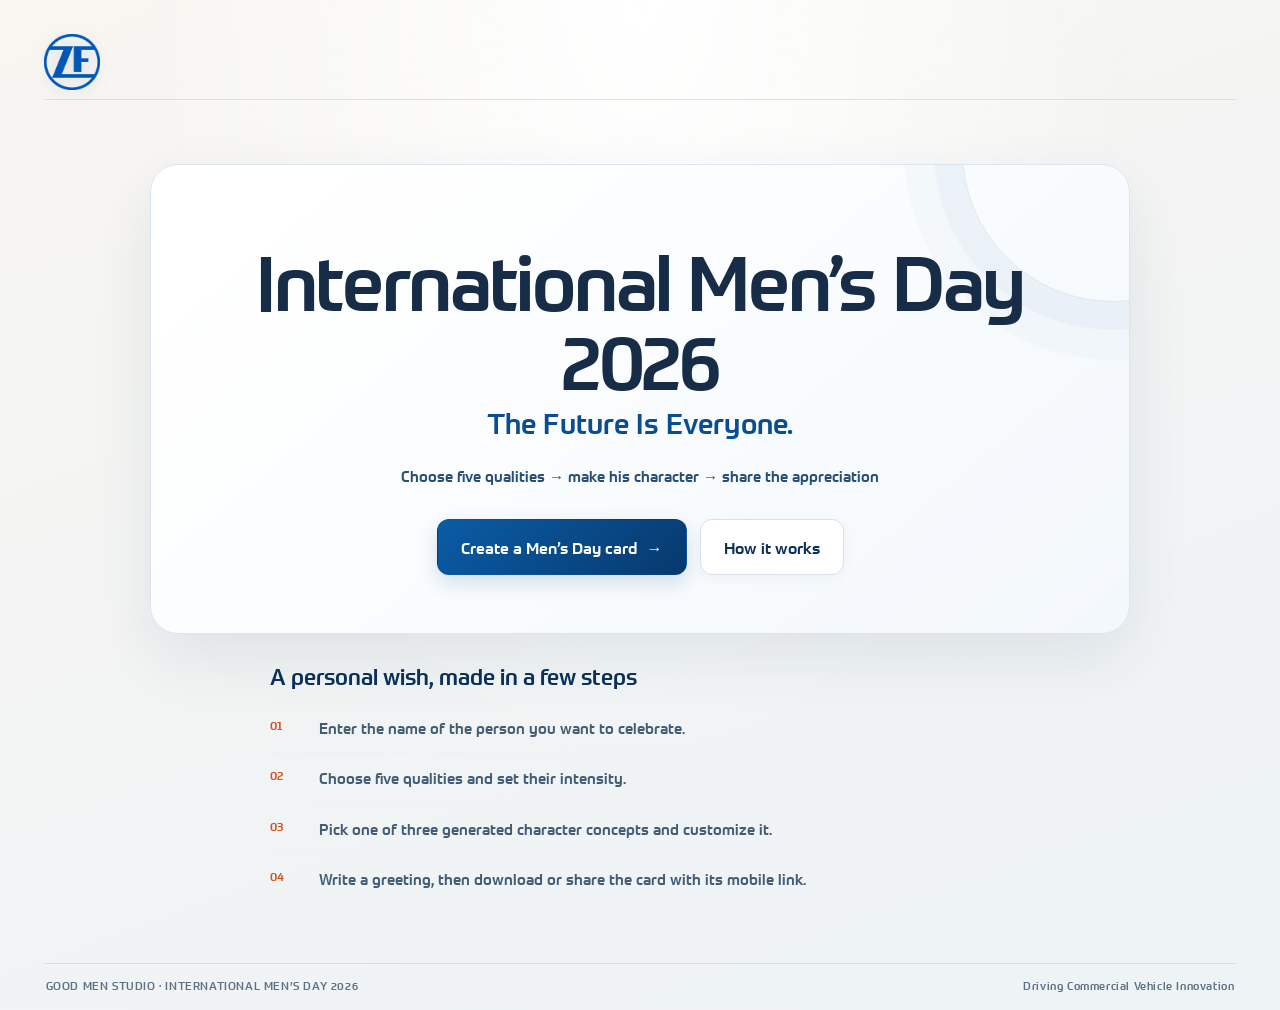
==== index.html @ 55bc9a8e "Add files via upload" ====
<!doctype html>
<html lang="en">
<head>
  <meta name="referrer" content="no-referrer">
  <meta http-equiv="Content-Security-Policy" content="default-src 'self'; script-src 'self'; style-src 'self' 'unsafe-inline'; img-src 'self' data: blob:; font-src 'self'; connect-src 'none'; object-src 'none'; base-uri 'self'; form-action 'none'; frame-src 'none'; worker-src 'self' blob:">
  <meta charset="utf-8">
  <meta name="viewport" content="width=device-width, initial-scale=1">
  <meta name="theme-color" content="#f4f1eb">
  <meta name="description" content="Create a personal International Men’s Day 2026 character card and share your appreciation.">
  <title>International Men’s Day 2026</title>
  <link rel="stylesheet" href="./src/brand-fonts.css">
  <style>
    :root{font-family:'ZF Prometo',Arial,sans-serif;font-weight:300;color:#172d47;background:#f4f1eb;font-synthesis:none;text-rendering:optimizeLegibility;--navy:#0b315a;--blue:#0a4d91;--muted:#62748a;--line:#e1ddd6;--cream:#f4f1eb}
    *{box-sizing:border-box}body{margin:0;min-height:100vh;background:radial-gradient(ellipse at 50% 0,#fff 0,transparent 54%),linear-gradient(160deg,#f8f6f1,#eef3f6 92%)}
    .shell{max-width:1180px;margin:0 auto;padding:24px 28px 18px}.top{height:66px;display:flex;align-items:center;justify-content:flex-start;border-bottom:1px solid var(--line)}
    .mark{width:56px;height:56px;object-fit:contain;filter:drop-shadow(0 4px 7px #0a4d9120)}
    main{padding:clamp(40px,7vw,86px) 0 44px}.hero{max-width:900px;margin:0 auto;text-align:center}.eyebrow{color:var(--blue);font-size:10px;font-weight:500;letter-spacing:1.5px;text-transform:uppercase}
    .hero h1{margin:17px 0 7px;color:#172d47;font-family:'ZF Prometo',Arial,sans-serif;font-size:clamp(38px,6.4vw,72px);font-weight:500;letter-spacing:-2.6px;line-height:1.03}.tagline{margin:0 0 22px;color:#0a4d91;font-size:clamp(17px,2.5vw,24px);font-weight:500;letter-spacing:.15px}
    .hero-copy{max-width:700px;margin:0 auto;color:#405b75;font-size:15px;font-weight:500;line-height:1.65}.steps-inline{margin:13px auto 0;color:#274f74;font-size:12px;font-weight:500;line-height:1.6}
    .hero-actions{display:flex;justify-content:center;flex-wrap:wrap;gap:11px;margin-top:27px}.cta{display:inline-flex;min-height:48px;align-items:center;justify-content:center;gap:10px;padding:13px 20px;border:1px solid transparent;border-radius:10px;background:linear-gradient(135deg,#0b5ca6,#07396d);box-shadow:0 8px 20px #0a4d9129;color:#fff;text-decoration:none;font-size:13px;font-weight:500;transition:transform .15s,box-shadow .15s}.cta:hover{transform:translateY(-1px);box-shadow:0 11px 25px #0a4d9138}.cta.secondary{border-color:#d8e1e9;background:#fff;color:var(--navy);box-shadow:0 4px 12px #102b4a0b}.cta.secondary:hover{background:#f8fbff}
    .content-grid{display:grid;grid-template-columns:minmax(0,1fr);gap:18px;max-width:740px;margin:36px auto 0}.journey,.journey h2{margin:0 0 12px;color:var(--navy);font-size:17px;font-weight:500}.journey ol{list-style:none;counter-reset:step;padding:0;margin:0}.journey li{counter-increment:step;display:grid;grid-template-columns:29px 1fr;align-items:start;gap:9px;padding:10px 0;border-top:1px solid #eef0f1;color:#53677e;font-size:11px;line-height:1.5}.journey li:before{content:counter(step,decimal-leading-zero);padding-top:1px;color:#d84f1d;font-size:9px;font-weight:500}
    
    .footer{display:flex;justify-content:space-between;gap:14px;padding:15px 2px 0;border-top:1px solid var(--line);color:#8390a0;font-size:8px;font-weight:500;letter-spacing:.8px}.footer span:last-child{text-align:right}
    @media(max-width:680px){.shell{padding:12px 16px 16px}.top{height:57px}.mark{width:47px;height:47px}main{padding:48px 0 32px}.hero h1{letter-spacing:-1.5px}.hero-copy{font-size:13px}.steps-inline{font-size:11px}.hero-actions{margin-top:22px}.cta{width:100%;max-width:360px}.content-grid{grid-template-columns:1fr;gap:12px;margin-top:38px}.journey,.footer{font-size:7px;letter-spacing:.4px}}
    @media(prefers-reduced-motion:reduce){*,*:before,*:after{scroll-behavior:auto!important;transition:none!important}}
    /* Legibility and energy pass */
    .shell{max-width:1280px;padding-inline:clamp(16px,3.4vw,48px)}
    .top{height:76px;border-bottom-color:#d5e1ec}
    main{padding:clamp(35px,5vw,64px) 0 48px}
    .hero{position:relative;isolation:isolate;max-width:980px;padding:clamp(28px,5vw,58px);border:1px solid #d9e6f0;border-radius:28px;background:linear-gradient(140deg,#fff 12%,#f3f8fc 100%);box-shadow:0 24px 64px rgba(17,56,91,.09);overflow:hidden}
    .hero:after{content:"";position:absolute;z-index:-1;width:300px;height:300px;right:-135px;top:-165px;border:1px solid #0a4d911c;border-radius:50%;box-shadow:0 0 0 28px #0a4d9108,0 0 0 58px #0a4d9106}
    .eyebrow{font-size:13px;letter-spacing:1.4px}
    .hero h1{font-size:clamp(42px,6.3vw,76px);letter-spacing:-2.2px;line-height:1.04}
    .tagline{font-size:clamp(20px,2.6vw,28px);color:#0a4d91;margin-bottom:24px}
    .hero-copy{max-width:760px;font-size:18px;line-height:1.65;color:#405b75}
    .steps-inline{font-size:15px;color:#274f74;margin-top:17px}
    .hero-actions{gap:13px;margin-top:31px}
    .cta{min-height:56px;padding:15px 23px;border-radius:12px;font-size:16px}
    .content-grid{gap:20px;max-width:740px;margin-top:28px}
    .journey,
    .journey h2{font-size:22px}
    .journey li{grid-template-columns:38px 1fr;gap:11px;padding:13px 0;font-size:15px;line-height:1.55;color:#435d75}
    .journey li:before{font-size:12px}
    
    
    
    
    
    .footer{font-size:11px;letter-spacing:.6px;color:#5e7285}
    @media(max-width:680px){.top{height:64px}.brand strong{font-size:17px}.brand small{font-size:9px}.hero{padding:28px 20px;border-radius:20px}.hero h1{font-size:clamp(37px,10vw,50px);letter-spacing:-1.4px}.hero-copy{font-size:16px}.steps-inline{font-size:13px;line-height:1.7}.cta{min-height:54px;font-size:15px}.content-grid{margin-top:18px}.journey,.journey h2{font-size:19px}.journey li{font-size:14px}.footer{font-size:9px;line-height:1.5}}
  </style>
</head>
<body>
  <div class="shell">
    <header class="top">
      <img class="mark" src="./assets/brand/zf-logo-blue.png" alt="ZF logo">
    </header>
    <main>
      <section class="hero" aria-labelledby="event-title">
        <h1 id="event-title">International Men’s Day 2026</h1>
        <p class="tagline">The Future Is Everyone.</p>
        <p class="steps-inline">Choose five qualities <span aria-hidden="true">→</span> make his character <span aria-hidden="true">→</span> share the appreciation</p>
        <div class="hero-actions">
          <a class="cta" href="./block-figure.html">Create a Men’s Day card <span aria-hidden="true">→</span></a>
          <a class="cta secondary" href="#how-it-works">How it works</a>
        </div>
      </section>
      <section class="content-grid" id="how-it-works" aria-label="How to create and share a card">
        <div class="journey">
          <h2>A personal wish, made in a few steps</h2>
          <ol>
            <li>Enter the name of the person you want to celebrate.</li>
            <li>Choose five qualities and set their intensity.</li>
            <li>Pick one of three generated character concepts and customize it.</li>
            <li>Write a greeting, then download or share the card with its mobile link.</li>
          </ol>
        </div>
      </section>
    </main>
    <footer class="footer"><span>GOOD MEN STUDIO · INTERNATIONAL MEN’S DAY 2026</span><span>Driving Commercial Vehicle Innovation</span></footer>
  </div>
</body>
</html>
---- src/brand-fonts.css ----
@font-face{
  font-family:'ZF Prometo';
  src:url('../assets/brand/fonts/ZFPrometo_W_Lt.woff2') format('woff2');
  font-style:normal;
  font-weight:300;
  font-display:swap;
}
@font-face{
  font-family:'ZF Prometo';
  src:url('../assets/brand/fonts/ZFPrometo_W_Md.woff2') format('woff2');
  font-style:normal;
  font-weight:500;
  font-display:swap;
}
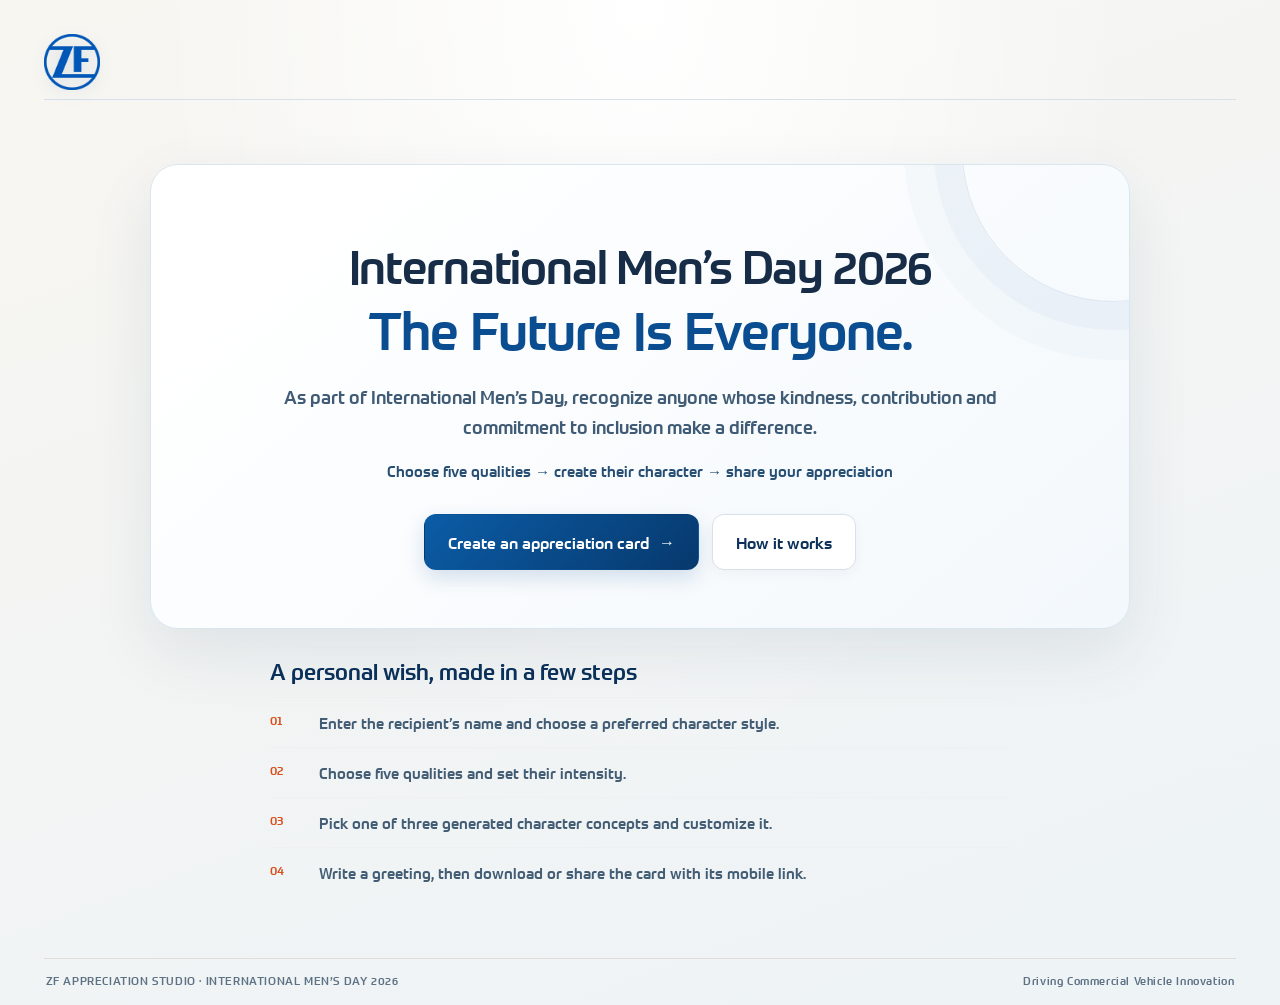
==== commit a4980b0a: "Add files via upload" ====
--- a/index.html
+++ b/index.html
@@ -6,7 +6,7 @@
   <meta charset="utf-8">
   <meta name="viewport" content="width=device-width, initial-scale=1">
   <meta name="theme-color" content="#f4f1eb">
-  <meta name="description" content="Create a personal International Men’s Day 2026 character card and share your appreciation.">
+  <meta name="description" content="Celebrate inclusion with a personalized appreciation card for anyone, as part of International Men’s Day 2026.">
   <title>International Men’s Day 2026</title>
   <link rel="stylesheet" href="./src/brand-fonts.css">
   <style>
@@ -30,8 +30,8 @@
     .hero{position:relative;isolation:isolate;max-width:980px;padding:clamp(28px,5vw,58px);border:1px solid #d9e6f0;border-radius:28px;background:linear-gradient(140deg,#fff 12%,#f3f8fc 100%);box-shadow:0 24px 64px rgba(17,56,91,.09);overflow:hidden}
     .hero:after{content:"";position:absolute;z-index:-1;width:300px;height:300px;right:-135px;top:-165px;border:1px solid #0a4d911c;border-radius:50%;box-shadow:0 0 0 28px #0a4d9108,0 0 0 58px #0a4d9106}
     .eyebrow{font-size:13px;letter-spacing:1.4px}
-    .hero h1{font-size:clamp(42px,6.3vw,76px);letter-spacing:-2.2px;line-height:1.04}
-    .tagline{font-size:clamp(20px,2.6vw,28px);color:#0a4d91;margin-bottom:24px}
+    .hero h1{font-size:clamp(32px,4.0vw,46px);letter-spacing:-1.15px;line-height:1.13;text-wrap:balance}
+    .tagline{font-size:clamp(35px,4.6vw,52px);font-weight:500;line-height:1.14;letter-spacing:-1.0px;color:#0a4d91;margin-bottom:24px;text-wrap:balance}
     .hero-copy{max-width:760px;font-size:18px;line-height:1.65;color:#405b75}
     .steps-inline{font-size:15px;color:#274f74;margin-top:17px}
     .hero-actions{gap:13px;margin-top:31px}
@@ -47,7 +47,7 @@
     
     
     .footer{font-size:11px;letter-spacing:.6px;color:#5e7285}
-    @media(max-width:680px){.top{height:64px}.brand strong{font-size:17px}.brand small{font-size:9px}.hero{padding:28px 20px;border-radius:20px}.hero h1{font-size:clamp(37px,10vw,50px);letter-spacing:-1.4px}.hero-copy{font-size:16px}.steps-inline{font-size:13px;line-height:1.7}.cta{min-height:54px;font-size:15px}.content-grid{margin-top:18px}.journey,.journey h2{font-size:19px}.journey li{font-size:14px}.footer{font-size:9px;line-height:1.5}}
+    @media(max-width:680px){.top{height:64px}.brand strong{font-size:17px}.brand small{font-size:9px}.hero{padding:28px 20px;border-radius:20px}.hero h1{font-size:clamp(28px,7vw,36px);letter-spacing:-.8px}.tagline{font-size:clamp(32px,8.2vw,40px);letter-spacing:-.65px}.hero-copy{font-size:16px}.steps-inline{font-size:13px;line-height:1.7}.cta{min-height:54px;font-size:15px}.content-grid{margin-top:18px}.journey,.journey h2{font-size:19px}.journey li{font-size:14px}.footer{font-size:9px;line-height:1.5}}
   </style>
 </head>
 <body>
@@ -59,9 +59,10 @@
       <section class="hero" aria-labelledby="event-title">
         <h1 id="event-title">International Men’s Day 2026</h1>
         <p class="tagline">The Future Is Everyone.</p>
-        <p class="steps-inline">Choose five qualities <span aria-hidden="true">→</span> make his character <span aria-hidden="true">→</span> share the appreciation</p>
+        <p class="hero-copy">As part of International Men’s Day, recognize anyone whose kindness, contribution and commitment to inclusion make a difference.</p>
+        <p class="steps-inline">Choose five qualities <span aria-hidden="true">→</span> create their character <span aria-hidden="true">→</span> share your appreciation</p>
         <div class="hero-actions">
-          <a class="cta" href="./block-figure.html">Create a Men’s Day card <span aria-hidden="true">→</span></a>
+          <a class="cta" href="./block-figure.html">Create an appreciation card <span aria-hidden="true">→</span></a>
           <a class="cta secondary" href="#how-it-works">How it works</a>
         </div>
       </section>
@@ -69,7 +70,7 @@
         <div class="journey">
           <h2>A personal wish, made in a few steps</h2>
           <ol>
-            <li>Enter the name of the person you want to celebrate.</li>
+            <li>Enter the recipient’s name and choose a preferred character style.</li>
             <li>Choose five qualities and set their intensity.</li>
             <li>Pick one of three generated character concepts and customize it.</li>
             <li>Write a greeting, then download or share the card with its mobile link.</li>
@@ -77,7 +78,7 @@
         </div>
       </section>
     </main>
-    <footer class="footer"><span>GOOD MEN STUDIO · INTERNATIONAL MEN’S DAY 2026</span><span>Driving Commercial Vehicle Innovation</span></footer>
+    <footer class="footer"><span>ZF APPRECIATION STUDIO · INTERNATIONAL MEN’S DAY 2026</span><span>Driving Commercial Vehicle Innovation</span></footer>
   </div>
 </body>
 </html>
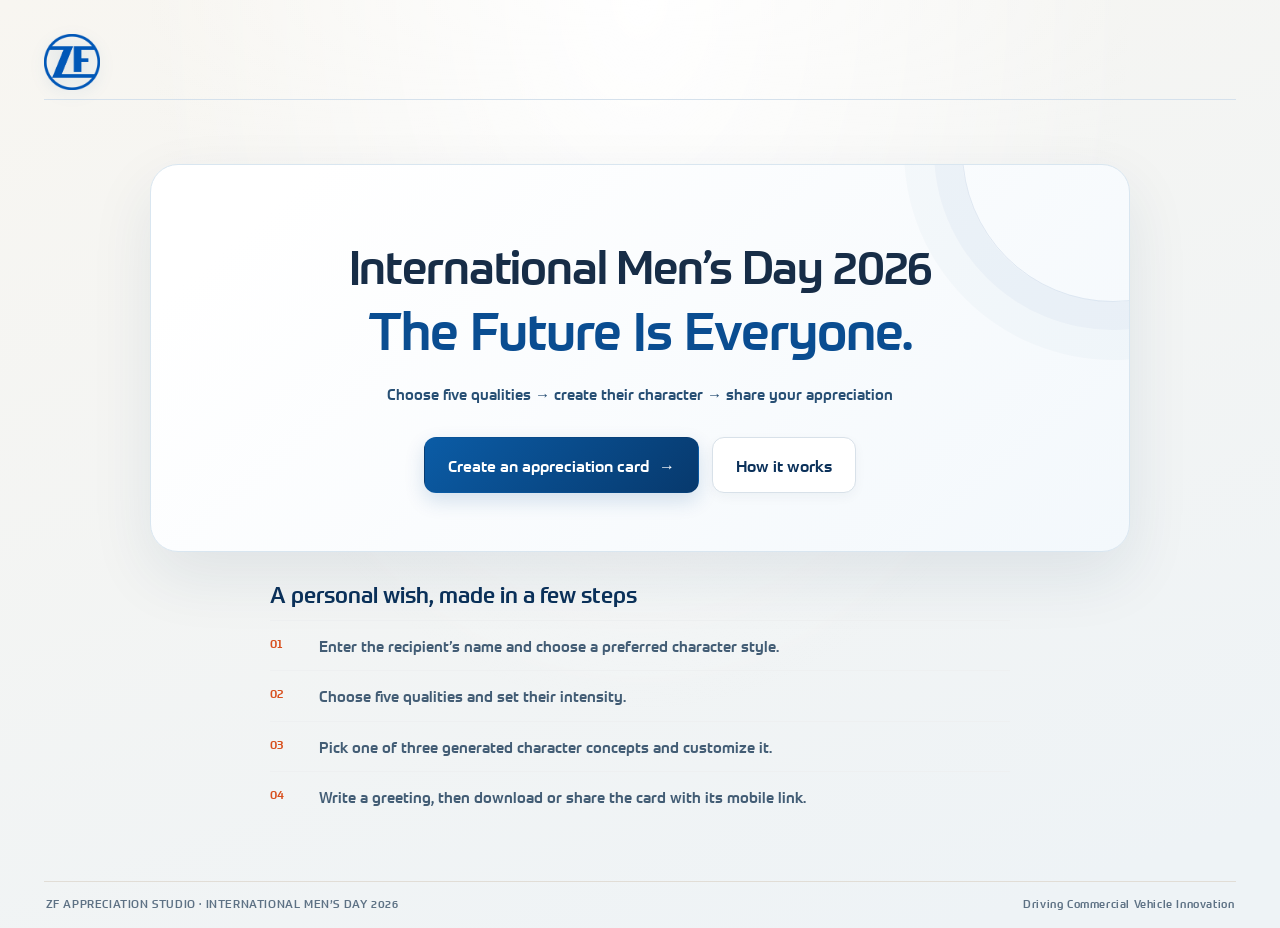
==== commit bac0c97b: "Update index.html" ====
--- a/index.html
+++ b/index.html
@@ -59,7 +59,6 @@
       <section class="hero" aria-labelledby="event-title">
         <h1 id="event-title">International Men’s Day 2026</h1>
         <p class="tagline">The Future Is Everyone.</p>
-        <p class="hero-copy">As part of International Men’s Day, recognize anyone whose kindness, contribution and commitment to inclusion make a difference.</p>
         <p class="steps-inline">Choose five qualities <span aria-hidden="true">→</span> create their character <span aria-hidden="true">→</span> share your appreciation</p>
         <div class="hero-actions">
           <a class="cta" href="./block-figure.html">Create an appreciation card <span aria-hidden="true">→</span></a>
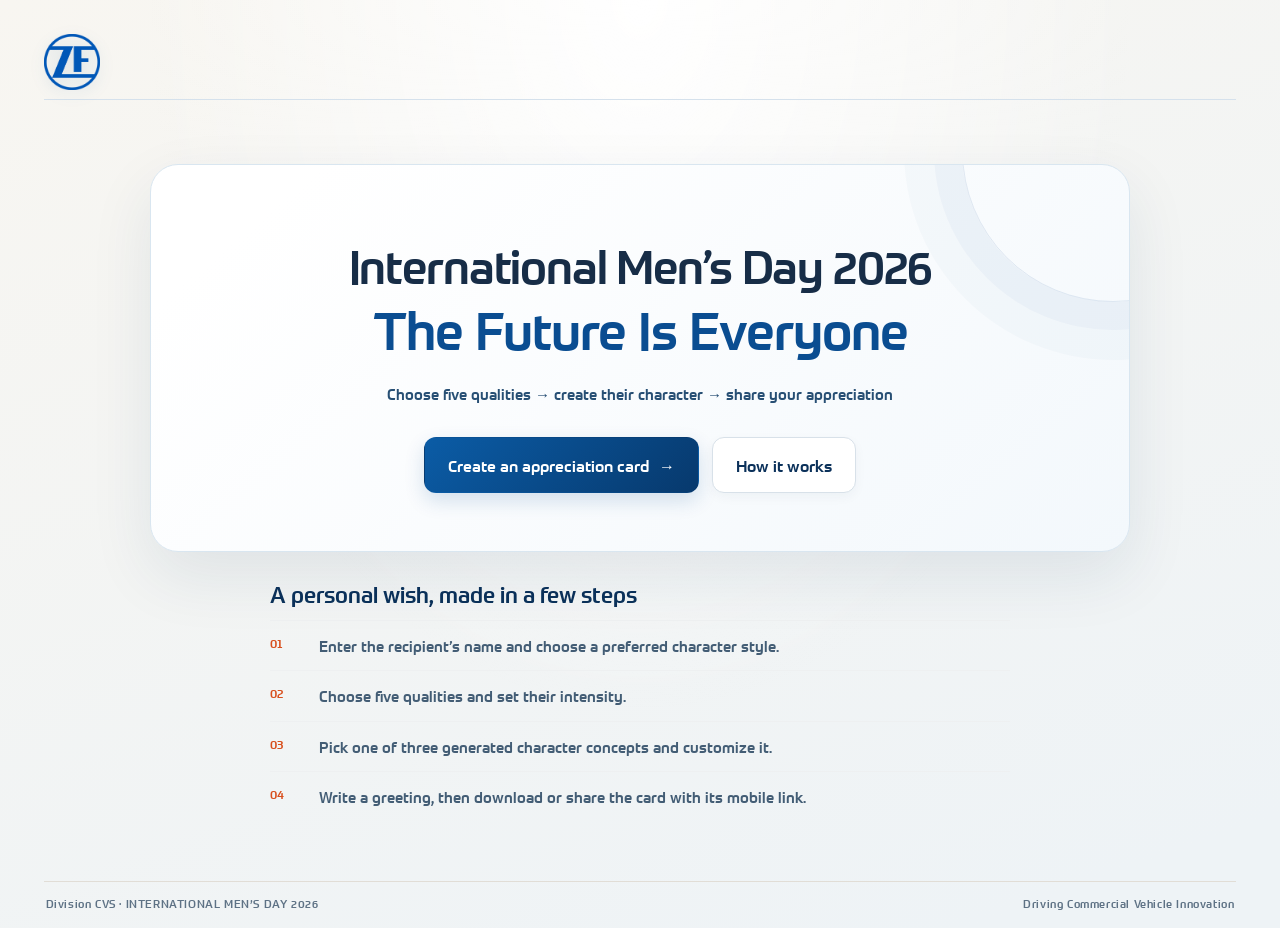
==== commit f3cb64a3: "Update index.html" ====
--- a/index.html
+++ b/index.html
@@ -58,7 +58,7 @@
     <main>
       <section class="hero" aria-labelledby="event-title">
         <h1 id="event-title">International Men’s Day 2026</h1>
-        <p class="tagline">The Future Is Everyone.</p>
+        <p class="tagline">The Future Is Everyone</p>
         <p class="steps-inline">Choose five qualities <span aria-hidden="true">→</span> create their character <span aria-hidden="true">→</span> share your appreciation</p>
         <div class="hero-actions">
           <a class="cta" href="./block-figure.html">Create an appreciation card <span aria-hidden="true">→</span></a>
@@ -77,7 +77,7 @@
         </div>
       </section>
     </main>
-    <footer class="footer"><span>ZF APPRECIATION STUDIO · INTERNATIONAL MEN’S DAY 2026</span><span>Driving Commercial Vehicle Innovation</span></footer>
+    <footer class="footer"><span>Division CVS · INTERNATIONAL MEN’S DAY 2026</span><span>Driving Commercial Vehicle Innovation</span></footer>
   </div>
 </body>
 </html>
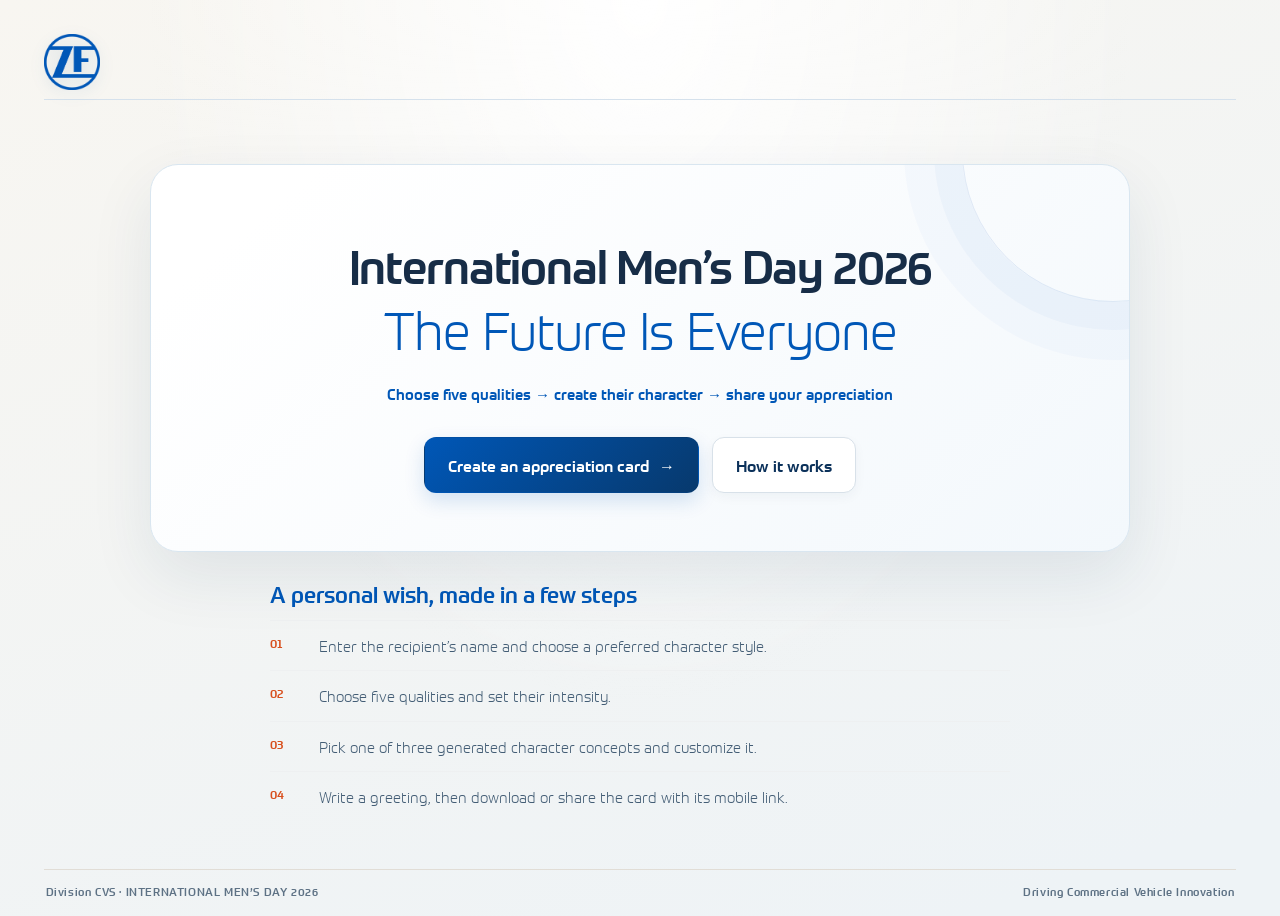
==== commit 185b2bb9: "Update index.html" ====
--- a/index.html
+++ b/index.html
@@ -1,3 +1,4 @@
+
 <!doctype html>
 <html lang="en">
 <head>
@@ -8,76 +9,476 @@
   <meta name="theme-color" content="#f4f1eb">
   <meta name="description" content="Celebrate inclusion with a personalized appreciation card for anyone, as part of International Men’s Day 2026.">
   <title>International Men’s Day 2026</title>
+
+  <!-- ZF PROMETO MEDIUM AND LIGHT -->
   <link rel="stylesheet" href="./src/brand-fonts.css">
+
   <style>
-    :root{font-family:'ZF Prometo',Arial,sans-serif;font-weight:300;color:#172d47;background:#f4f1eb;font-synthesis:none;text-rendering:optimizeLegibility;--navy:#0b315a;--blue:#0a4d91;--muted:#62748a;--line:#e1ddd6;--cream:#f4f1eb}
-    *{box-sizing:border-box}body{margin:0;min-height:100vh;background:radial-gradient(ellipse at 50% 0,#fff 0,transparent 54%),linear-gradient(160deg,#f8f6f1,#eef3f6 92%)}
-    .shell{max-width:1180px;margin:0 auto;padding:24px 28px 18px}.top{height:66px;display:flex;align-items:center;justify-content:flex-start;border-bottom:1px solid var(--line)}
-    .mark{width:56px;height:56px;object-fit:contain;filter:drop-shadow(0 4px 7px #0a4d9120)}
-    main{padding:clamp(40px,7vw,86px) 0 44px}.hero{max-width:900px;margin:0 auto;text-align:center}.eyebrow{color:var(--blue);font-size:10px;font-weight:500;letter-spacing:1.5px;text-transform:uppercase}
-    .hero h1{margin:17px 0 7px;color:#172d47;font-family:'ZF Prometo',Arial,sans-serif;font-size:clamp(38px,6.4vw,72px);font-weight:500;letter-spacing:-2.6px;line-height:1.03}.tagline{margin:0 0 22px;color:#0a4d91;font-size:clamp(17px,2.5vw,24px);font-weight:500;letter-spacing:.15px}
-    .hero-copy{max-width:700px;margin:0 auto;color:#405b75;font-size:15px;font-weight:500;line-height:1.65}.steps-inline{margin:13px auto 0;color:#274f74;font-size:12px;font-weight:500;line-height:1.6}
-    .hero-actions{display:flex;justify-content:center;flex-wrap:wrap;gap:11px;margin-top:27px}.cta{display:inline-flex;min-height:48px;align-items:center;justify-content:center;gap:10px;padding:13px 20px;border:1px solid transparent;border-radius:10px;background:linear-gradient(135deg,#0b5ca6,#07396d);box-shadow:0 8px 20px #0a4d9129;color:#fff;text-decoration:none;font-size:13px;font-weight:500;transition:transform .15s,box-shadow .15s}.cta:hover{transform:translateY(-1px);box-shadow:0 11px 25px #0a4d9138}.cta.secondary{border-color:#d8e1e9;background:#fff;color:var(--navy);box-shadow:0 4px 12px #102b4a0b}.cta.secondary:hover{background:#f8fbff}
-    .content-grid{display:grid;grid-template-columns:minmax(0,1fr);gap:18px;max-width:740px;margin:36px auto 0}.journey,.journey h2{margin:0 0 12px;color:var(--navy);font-size:17px;font-weight:500}.journey ol{list-style:none;counter-reset:step;padding:0;margin:0}.journey li{counter-increment:step;display:grid;grid-template-columns:29px 1fr;align-items:start;gap:9px;padding:10px 0;border-top:1px solid #eef0f1;color:#53677e;font-size:11px;line-height:1.5}.journey li:before{content:counter(step,decimal-leading-zero);padding-top:1px;color:#d84f1d;font-size:9px;font-weight:500}
-    
-    .footer{display:flex;justify-content:space-between;gap:14px;padding:15px 2px 0;border-top:1px solid var(--line);color:#8390a0;font-size:8px;font-weight:500;letter-spacing:.8px}.footer span:last-child{text-align:right}
-    @media(max-width:680px){.shell{padding:12px 16px 16px}.top{height:57px}.mark{width:47px;height:47px}main{padding:48px 0 32px}.hero h1{letter-spacing:-1.5px}.hero-copy{font-size:13px}.steps-inline{font-size:11px}.hero-actions{margin-top:22px}.cta{width:100%;max-width:360px}.content-grid{grid-template-columns:1fr;gap:12px;margin-top:38px}.journey,.footer{font-size:7px;letter-spacing:.4px}}
-    @media(prefers-reduced-motion:reduce){*,*:before,*:after{scroll-behavior:auto!important;transition:none!important}}
-    /* Legibility and energy pass */
-    .shell{max-width:1280px;padding-inline:clamp(16px,3.4vw,48px)}
-    .top{height:76px;border-bottom-color:#d5e1ec}
-    main{padding:clamp(35px,5vw,64px) 0 48px}
-    .hero{position:relative;isolation:isolate;max-width:980px;padding:clamp(28px,5vw,58px);border:1px solid #d9e6f0;border-radius:28px;background:linear-gradient(140deg,#fff 12%,#f3f8fc 100%);box-shadow:0 24px 64px rgba(17,56,91,.09);overflow:hidden}
-    .hero:after{content:"";position:absolute;z-index:-1;width:300px;height:300px;right:-135px;top:-165px;border:1px solid #0a4d911c;border-radius:50%;box-shadow:0 0 0 28px #0a4d9108,0 0 0 58px #0a4d9106}
-    .eyebrow{font-size:13px;letter-spacing:1.4px}
-    .hero h1{font-size:clamp(32px,4.0vw,46px);letter-spacing:-1.15px;line-height:1.13;text-wrap:balance}
-    .tagline{font-size:clamp(35px,4.6vw,52px);font-weight:500;line-height:1.14;letter-spacing:-1.0px;color:#0a4d91;margin-bottom:24px;text-wrap:balance}
-    .hero-copy{max-width:760px;font-size:18px;line-height:1.65;color:#405b75}
-    .steps-inline{font-size:15px;color:#274f74;margin-top:17px}
-    .hero-actions{gap:13px;margin-top:31px}
-    .cta{min-height:56px;padding:15px 23px;border-radius:12px;font-size:16px}
-    .content-grid{gap:20px;max-width:740px;margin-top:28px}
-    .journey,
-    .journey h2{font-size:22px}
-    .journey li{grid-template-columns:38px 1fr;gap:11px;padding:13px 0;font-size:15px;line-height:1.55;color:#435d75}
-    .journey li:before{font-size:12px}
-    
-    
-    
-    
-    
-    .footer{font-size:11px;letter-spacing:.6px;color:#5e7285}
-    @media(max-width:680px){.top{height:64px}.brand strong{font-size:17px}.brand small{font-size:9px}.hero{padding:28px 20px;border-radius:20px}.hero h1{font-size:clamp(28px,7vw,36px);letter-spacing:-.8px}.tagline{font-size:clamp(32px,8.2vw,40px);letter-spacing:-.65px}.hero-copy{font-size:16px}.steps-inline{font-size:13px;line-height:1.7}.cta{min-height:54px;font-size:15px}.content-grid{margin-top:18px}.journey,.journey h2{font-size:19px}.journey li{font-size:14px}.footer{font-size:9px;line-height:1.5}}
+    :root {
+      font-family: 'ZF Prometo', Arial, sans-serif;
+      font-weight: 300;
+      color: #172d47;
+      background: #f4f1eb;
+      font-synthesis: none;
+      text-rendering: optimizeLegibility;
+
+      --navy: #0b315a;
+      --blue: #0057b7;
+      --muted: #62748a;
+      --line: #e1ddd6;
+      --cream: #f4f1eb;
+    }
+
+    * {
+      box-sizing: border-box;
+    }
+
+    body {
+      margin: 0;
+      min-height: 100vh;
+      background:
+        radial-gradient(
+          ellipse at 50% 0,
+          #fff 0,
+          transparent 54%
+        ),
+        linear-gradient(
+          160deg,
+          #f8f6f1,
+          #eef3f6 92%
+        );
+    }
+
+    /* MAIN PAGE CONTAINER */
+
+    .shell {
+      max-width: 1280px;
+      margin: 0 auto;
+      padding: 24px clamp(16px, 3.4vw, 48px) 18px;
+    }
+
+    /* HEADER */
+
+    .top {
+      height: 76px;
+      display: flex;
+      align-items: center;
+      justify-content: flex-start;
+      border-bottom: 1px solid #d5e1ec;
+    }
+
+    .mark {
+      width: 56px;
+      height: 56px;
+      object-fit: contain;
+      filter: drop-shadow(0 4px 7px #0a4d9120);
+    }
+
+    main {
+      padding: clamp(35px, 5vw, 64px) 0 48px;
+    }
+
+    /* HERO SECTION */
+
+    .hero {
+      position: relative;
+      isolation: isolate;
+      max-width: 980px;
+      margin: 0 auto;
+      padding: clamp(28px, 5vw, 58px);
+      border: 1px solid #d9e6f0;
+      border-radius: 28px;
+      background: linear-gradient(
+        140deg,
+        #fff 12%,
+        #f3f8fc 100%
+      );
+      box-shadow: 0 24px 64px rgba(17, 56, 91, .09);
+      overflow: hidden;
+      text-align: center;
+    }
+
+    .hero::after {
+      content: "";
+      position: absolute;
+      z-index: -1;
+      width: 300px;
+      height: 300px;
+      right: -135px;
+      top: -165px;
+      border: 1px solid #0057b71c;
+      border-radius: 50%;
+      box-shadow:
+        0 0 0 28px #0057b708,
+        0 0 0 58px #0057b706;
+    }
+
+    /* =======================================
+       INTERNATIONAL MEN'S DAY HEADING
+       ZF PROMETO MEDIUM
+       CHANGE FONT SIZE HERE
+       ======================================= */
+
+    .hero h1 {
+      margin: 17px 0 7px;
+      font-family: 'ZF Prometo', Arial, sans-serif;
+      font-size: clamp(32px, 4vw, 46px);
+      font-weight: 500;
+      letter-spacing: -1.15px;
+      line-height: 1.13;
+      color: #172d47;
+      text-wrap: balance;
+    }
+
+    /* =======================================
+       THE FUTURE IS EVERYONE
+       ZF PROMETO LIGHT
+       CHANGE FONT SIZE HERE
+       ======================================= */
+
+    .tagline {
+      margin: 0 0 24px;
+      font-family: 'ZF Prometo', Arial, sans-serif;
+      font-size: clamp(35px, 4.6vw, 52px);
+      font-weight: 300;
+      letter-spacing: -1px;
+      line-height: 1.14;
+      color: #0057b7;
+      text-wrap: balance;
+    }
+
+    /* SUPPORTING TEXT */
+
+    .hero-copy {
+      max-width: 760px;
+      margin: 0 auto;
+      color: #405b75;
+      font-size: 18px;
+      font-weight: 300;
+      line-height: 1.65;
+    }
+
+    .steps-inline {
+      margin: 17px auto 0;
+      color: #0057b7;
+      font-size: 15px;
+      font-weight: 500;
+      line-height: 1.6;
+    }
+
+    /* CTA BUTTONS */
+
+    .hero-actions {
+      display: flex;
+      justify-content: center;
+      flex-wrap: wrap;
+      gap: 13px;
+      margin-top: 31px;
+    }
+
+    .cta {
+      display: inline-flex;
+      min-height: 56px;
+      align-items: center;
+      justify-content: center;
+      gap: 10px;
+      padding: 15px 23px;
+      border: 1px solid transparent;
+      border-radius: 12px;
+      background: linear-gradient(
+        135deg,
+        #0057b7,
+        #07396d
+      );
+      box-shadow: 0 8px 20px #0057b729;
+      color: #fff;
+      text-decoration: none;
+      font-family: 'ZF Prometo', Arial, sans-serif;
+      font-size: 16px;
+      font-weight: 500;
+      transition:
+        transform .15s,
+        box-shadow .15s;
+    }
+
+    .cta:hover {
+      transform: translateY(-1px);
+      box-shadow: 0 11px 25px #0057b738;
+    }
+
+    .cta.secondary {
+      border-color: #d8e1e9;
+      background: #fff;
+      color: var(--navy);
+      box-shadow: 0 4px 12px #102b4a0b;
+    }
+
+    .cta.secondary:hover {
+      background: #f8fbff;
+    }
+
+    /* HOW IT WORKS */
+
+    .content-grid {
+      display: grid;
+      grid-template-columns: minmax(0, 1fr);
+      gap: 20px;
+      max-width: 740px;
+      margin: 28px auto 0;
+    }
+
+    .journey {
+      color: var(--navy);
+    }
+
+    .journey h2 {
+      margin: 0 0 12px;
+      color: #0057b7;
+      font-family: 'ZF Prometo', Arial, sans-serif;
+      font-size: 22px;
+      font-weight: 500;
+    }
+
+    .journey ol {
+      list-style: none;
+      counter-reset: step;
+      padding: 0;
+      margin: 0;
+    }
+
+    .journey li {
+      counter-increment: step;
+      display: grid;
+      grid-template-columns: 38px 1fr;
+      align-items: start;
+      gap: 11px;
+      padding: 13px 0;
+      border-top: 1px solid #eef0f1;
+      color: #435d75;
+      font-size: 15px;
+      font-weight: 300;
+      line-height: 1.55;
+    }
+
+    .journey li::before {
+      content: counter(step, decimal-leading-zero);
+      padding-top: 1px;
+      color: #d84f1d;
+      font-size: 12px;
+      font-weight: 500;
+    }
+
+    /* FOOTER */
+
+    .footer {
+      display: flex;
+      justify-content: space-between;
+      gap: 14px;
+      padding: 15px 2px 0;
+      border-top: 1px solid var(--line);
+      color: #5e7285;
+      font-size: 11px;
+      font-weight: 500;
+      letter-spacing: .6px;
+    }
+
+    .footer span:last-child {
+      text-align: right;
+    }
+
+    /* =======================================
+       MOBILE RESPONSIVE DESIGN
+       CHANGE MOBILE FONT SIZES HERE
+       ======================================= */
+
+    @media (max-width: 680px) {
+      .shell {
+        padding: 12px 16px 16px;
+      }
+
+      .top {
+        height: 64px;
+      }
+
+      .mark {
+        width: 47px;
+        height: 47px;
+      }
+
+      main {
+        padding: 35px 0 32px;
+      }
+
+      .hero {
+        padding: 28px 20px;
+        border-radius: 20px;
+      }
+
+      /* MOBILE EVENT HEADING SIZE */
+      .hero h1 {
+        font-size: clamp(28px, 7vw, 36px);
+        letter-spacing: -.8px;
+      }
+
+      /* MOBILE TAGLINE SIZE */
+      .tagline {
+        font-size: clamp(32px, 8.2vw, 40px);
+        letter-spacing: -.65px;
+      }
+
+      .hero-copy {
+        font-size: 16px;
+      }
+
+      .steps-inline {
+        font-size: 13px;
+        line-height: 1.7;
+      }
+
+      .hero-actions {
+        margin-top: 22px;
+      }
+
+      .cta {
+        width: 100%;
+        max-width: 360px;
+        min-height: 54px;
+        font-size: 15px;
+      }
+
+      .content-grid {
+        margin-top: 18px;
+      }
+
+      .journey h2 {
+        font-size: 19px;
+      }
+
+      .journey li {
+        font-size: 14px;
+      }
+
+      .footer {
+        font-size: 9px;
+        line-height: 1.5;
+      }
+    }
+
+    @media (prefers-reduced-motion: reduce) {
+      *,
+      *::before,
+      *::after {
+        scroll-behavior: auto !important;
+        transition: none !important;
+      }
+    }
   </style>
 </head>
+
 <body>
   <div class="shell">
+
+    <!-- HEADER -->
     <header class="top">
-      <img class="mark" src="./assets/brand/zf-logo-blue.png" alt="ZF logo">
+      <img
+        class="mark"
+        src="./assets/brand/zf-logo-blue.png"
+        alt="ZF logo"
+      >
     </header>
+
     <main>
+
+      <!-- HERO SECTION -->
       <section class="hero" aria-labelledby="event-title">
-        <h1 id="event-title">International Men’s Day 2026</h1>
-        <p class="tagline">The Future Is Everyone</p>
-        <p class="steps-inline">Choose five qualities <span aria-hidden="true">→</span> create their character <span aria-hidden="true">→</span> share your appreciation</p>
+
+        <h1 id="event-title">
+          International Men’s Day 2026
+        </h1>
+
+        <p class="tagline">
+          The Future Is Everyone
+        </p>
+
+        <p class="steps-inline">
+          Choose five qualities
+          <span aria-hidden="true">→</span>
+          create their character
+          <span aria-hidden="true">→</span>
+          share your appreciation
+        </p>
+
+        <!-- CTA BUTTONS -->
         <div class="hero-actions">
-          <a class="cta" href="./block-figure.html">Create an appreciation card <span aria-hidden="true">→</span></a>
-          <a class="cta secondary" href="#how-it-works">How it works</a>
+
+          <a
+            class="cta"
+            href="./block-figure.html"
+          >
+            Create an appreciation card
+            <span aria-hidden="true">→</span>
+          </a>
+
+          <a
+            class="cta secondary"
+            href="#how-it-works"
+          >
+            How it works
+          </a>
+
         </div>
       </section>
-      <section class="content-grid" id="how-it-works" aria-label="How to create and share a card">
+
+      <!-- HOW IT WORKS -->
+      <section
+        class="content-grid"
+        id="how-it-works"
+        aria-label="How to create and share a card"
+      >
+
         <div class="journey">
-          <h2>A personal wish, made in a few steps</h2>
+
+          <h2>
+            A personal wish, made in a few steps
+          </h2>
+
           <ol>
-            <li>Enter the recipient’s name and choose a preferred character style.</li>
-            <li>Choose five qualities and set their intensity.</li>
-            <li>Pick one of three generated character concepts and customize it.</li>
-            <li>Write a greeting, then download or share the card with its mobile link.</li>
+            <li>
+              Enter the recipient’s name and choose
+              a preferred character style.
+            </li>
+
+            <li>
+              Choose five qualities and set their intensity.
+            </li>
+
+            <li>
+              Pick one of three generated character
+              concepts and customize it.
+            </li>
+
+            <li>
+              Write a greeting, then download or share
+              the card with its mobile link.
+            </li>
           </ol>
+
         </div>
       </section>
+
     </main>
-    <footer class="footer"><span>Division CVS · INTERNATIONAL MEN’S DAY 2026</span><span>Driving Commercial Vehicle Innovation</span></footer>
+
+    <!-- FOOTER -->
+    <footer class="footer">
+      <span>
+        Division CVS · INTERNATIONAL MEN’S DAY 2026
+      </span>
+
+      <span>
+        Driving Commercial Vehicle Innovation
+      </span>
+    </footer>
+
   </div>
 </body>
 </html>
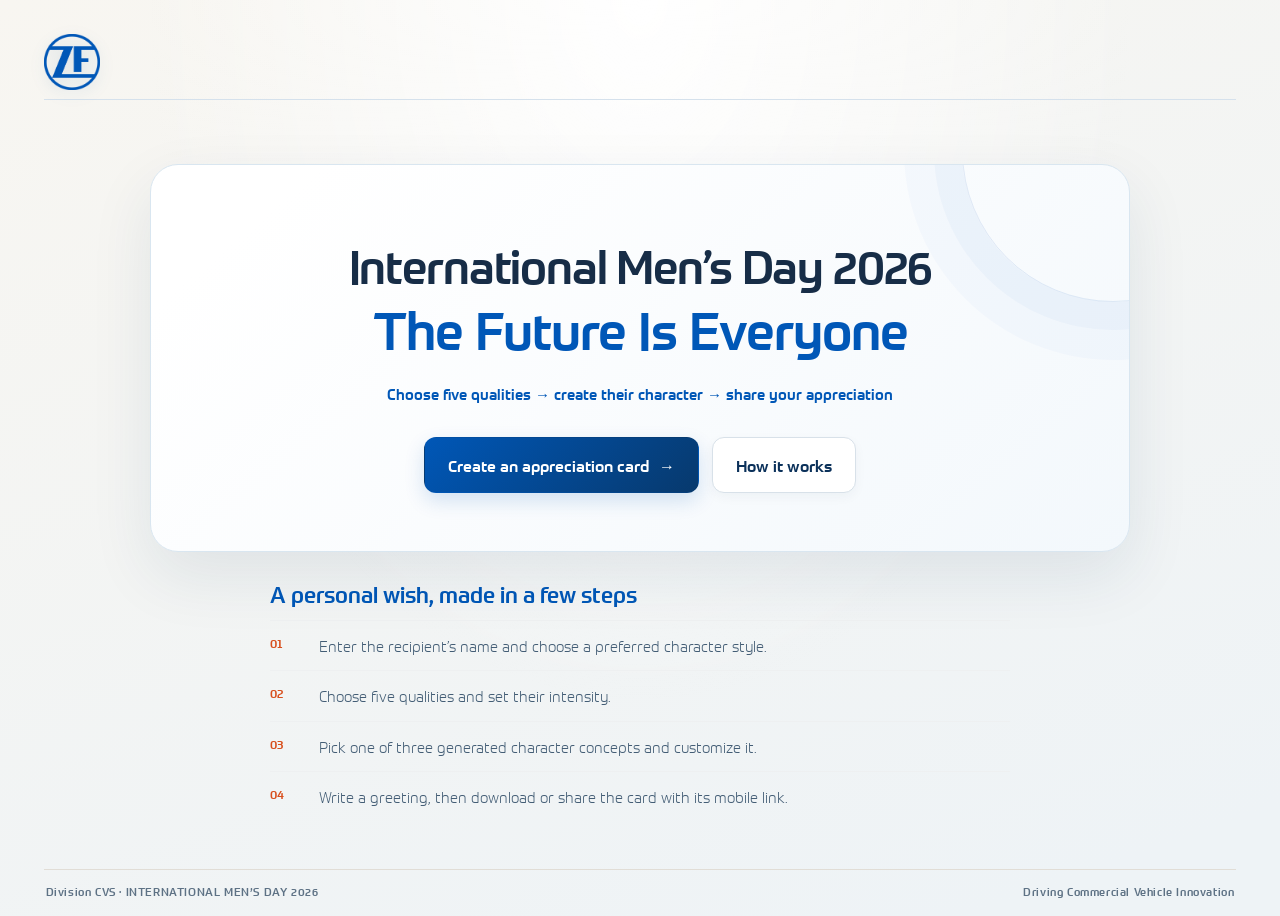
==== commit 1a21d905: "Update index.html" ====
--- a/index.html
+++ b/index.html
@@ -140,7 +140,7 @@
       margin: 0 0 24px;
       font-family: 'ZF Prometo', Arial, sans-serif;
       font-size: clamp(35px, 4.6vw, 52px);
-      font-weight: 300;
+      font-weight: 500;
       letter-spacing: -1px;
       line-height: 1.14;
       color: #0057b7;
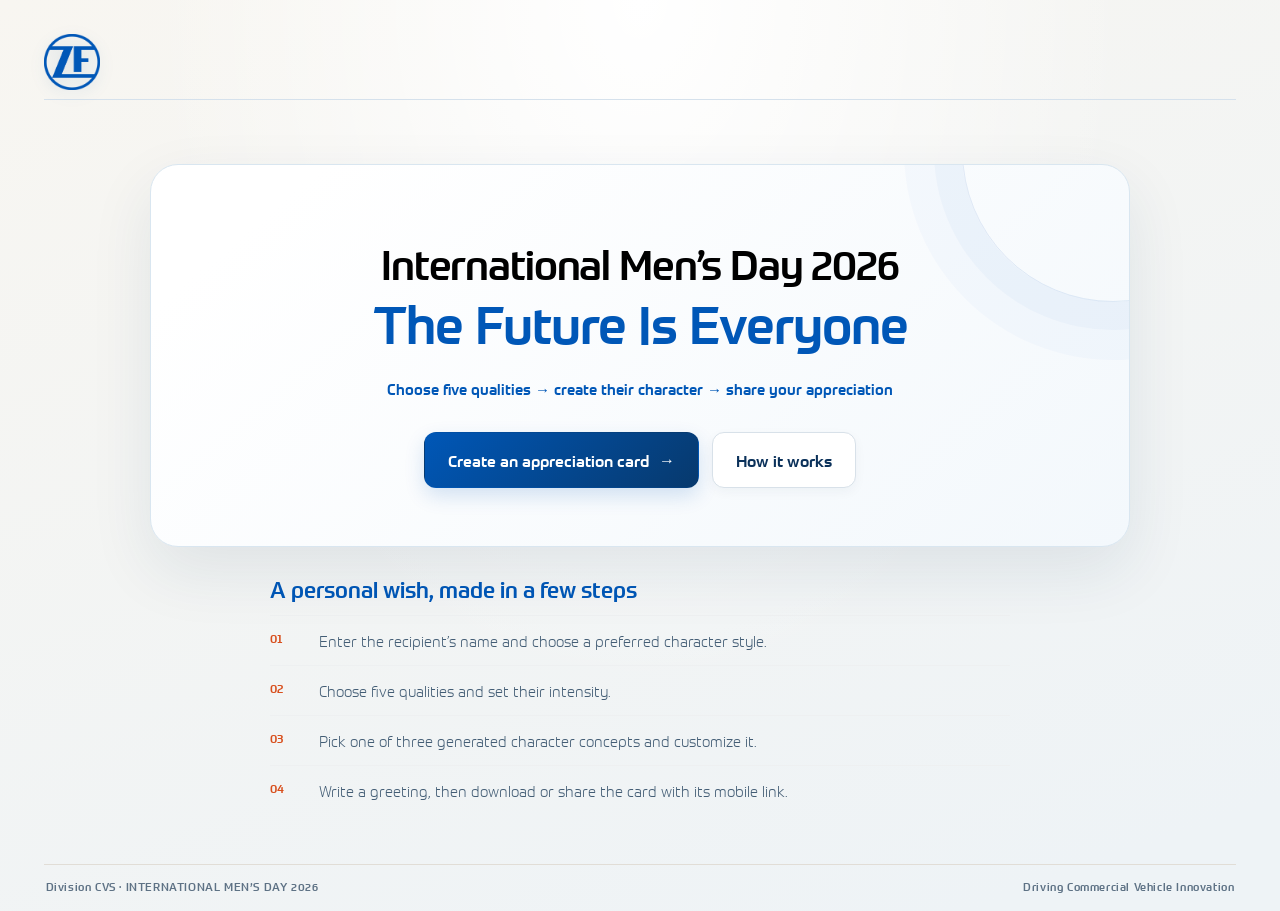
==== commit 4a3c080b: "Update index.html" ====
--- a/index.html
+++ b/index.html
@@ -122,11 +122,11 @@
     .hero h1 {
       margin: 17px 0 7px;
       font-family: 'ZF Prometo', Arial, sans-serif;
-      font-size: clamp(32px, 4vw, 46px);
+      font-size: clamp(28px, 3.55vw, 41px);
       font-weight: 500;
       letter-spacing: -1.15px;
       line-height: 1.13;
-      color: #172d47;
+      color: #000000;
       text-wrap: balance;
     }
 
@@ -152,8 +152,8 @@
     .hero-copy {
       max-width: 760px;
       margin: 0 auto;
-      color: #405b75;
-      font-size: 18px;
+      color: #0057b7;
+      font-size: 22px;
       font-weight: 300;
       line-height: 1.65;
     }
